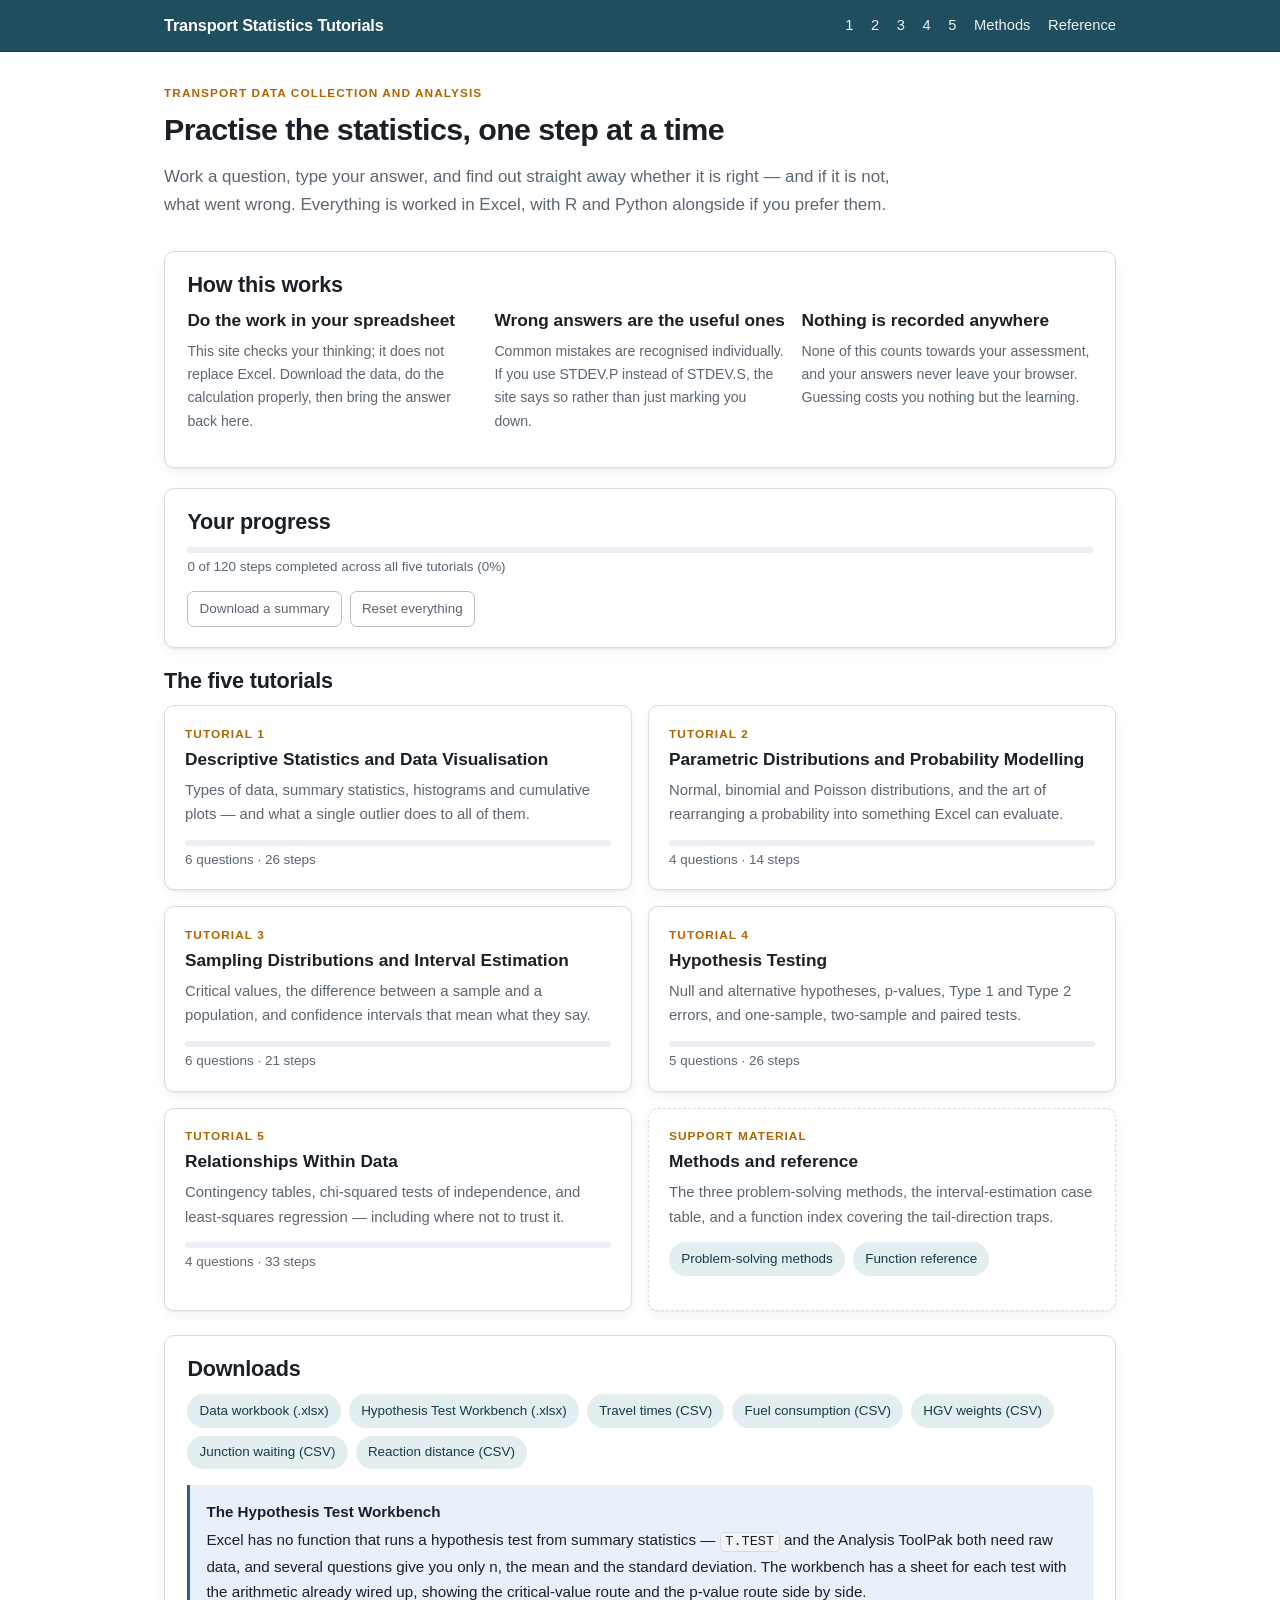
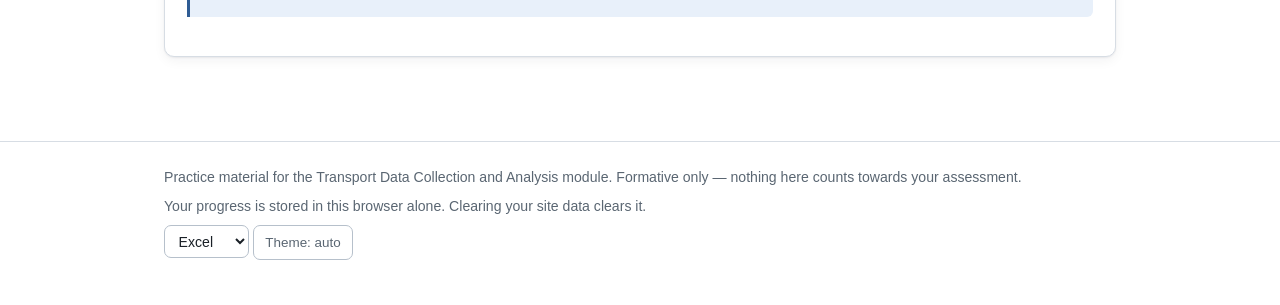
==== index.html @ e7c4525c "Interactive self-check site for the transport statistics tutorials Turns the Word handout into a Git" ====
<!doctype html>
<html lang="en-GB">
<head>
<meta charset="utf-8">
<meta name="viewport" content="width=device-width, initial-scale=1">
<title>Transport Statistics Tutorials</title>
<meta name="description" content="Interactive practice for the Transport Data Collection and Analysis statistics tutorials. Type an answer, find out straight away whether it is right, and if not, why.">
<link rel="stylesheet" href="assets/css/site.css">
<link rel="icon" href="data:image/svg+xml,<svg xmlns='http://www.w3.org/2000/svg' viewBox='0 0 32 32'><text y='26' font-size='26'>📊</text></svg>">
</head>
<body>
<a class="skip" href="#main">Skip to content</a>

<header class="masthead">
  <div class="wrap">
    <a class="brand" href="index.html">Transport Statistics Tutorials</a>
    <nav aria-label="Main">
      <a href="tutorial.html?t=1">1</a>
      <a href="tutorial.html?t=2">2</a>
      <a href="tutorial.html?t=3">3</a>
      <a href="tutorial.html?t=4">4</a>
      <a href="tutorial.html?t=5">5</a>
      <a href="methodology.html">Methods</a>
      <a href="reference.html">Reference</a>
    </nav>
  </div>
</header>

<main id="main">
  <div class="wrap">

    <div class="page-head">
      <div class="eyebrow">Transport Data Collection and Analysis</div>
      <h1>Practise the statistics, one step at a time</h1>
      <p class="lede">
        Work a question, type your answer, and find out straight away whether it
        is right — and if it is not, what went wrong. Everything is worked in
        Excel, with R and Python alongside if you prefer them.
      </p>
    </div>

    <div class="card">
      <h2>How this works</h2>
      <div class="grid grid-3">
        <div>
          <h3>Do the work in your spreadsheet</h3>
          <p class="small muted">
            This site checks your thinking; it does not replace Excel. Download
            the data, do the calculation properly, then bring the answer back
            here.
          </p>
        </div>
        <div>
          <h3>Wrong answers are the useful ones</h3>
          <p class="small muted">
            Common mistakes are recognised individually. If you use STDEV.P
            instead of STDEV.S, the site says so rather than just marking you
            down.
          </p>
        </div>
        <div>
          <h3>Nothing is recorded anywhere</h3>
          <p class="small muted">
            None of this counts towards your assessment, and your answers never
            leave your browser. Guessing costs you nothing but the learning.
          </p>
        </div>
      </div>
    </div>

    <div class="card" id="overall" hidden>
      <h2>Your progress</h2>
      <div class="progress-bar"><i data-bar></i></div>
      <p class="progress-meta" data-meta></p>
      <div class="step-actions">
        <button class="btn quiet small" id="download-progress" type="button" hidden>
          Download a summary
        </button>
        <button class="btn quiet small" id="reset-all" type="button">
          Reset everything
        </button>
      </div>
    </div>

    <h2>The five tutorials</h2>
    <div class="grid grid-2" style="margin-bottom:1.5rem">

      <a class="tut-card" href="tutorial.html?t=1" data-tut="1">
        <div class="n">Tutorial 1</div>
        <h3>Descriptive Statistics and Data Visualisation</h3>
        <p>Types of data, summary statistics, histograms and cumulative plots —
           and what a single outlier does to all of them.</p>
        <div class="progress-bar"><i data-bar></i></div>
        <div class="progress-meta" data-meta>Loading…</div>
      </a>

      <a class="tut-card" href="tutorial.html?t=2" data-tut="2">
        <div class="n">Tutorial 2</div>
        <h3>Parametric Distributions and Probability Modelling</h3>
        <p>Normal, binomial and Poisson distributions, and the art of
           rearranging a probability into something Excel can evaluate.</p>
        <div class="progress-bar"><i data-bar></i></div>
        <div class="progress-meta" data-meta>Loading…</div>
      </a>

      <a class="tut-card" href="tutorial.html?t=3" data-tut="3">
        <div class="n">Tutorial 3</div>
        <h3>Sampling Distributions and Interval Estimation</h3>
        <p>Critical values, the difference between a sample and a population,
           and confidence intervals that mean what they say.</p>
        <div class="progress-bar"><i data-bar></i></div>
        <div class="progress-meta" data-meta>Loading…</div>
      </a>

      <a class="tut-card" href="tutorial.html?t=4" data-tut="4">
        <div class="n">Tutorial 4</div>
        <h3>Hypothesis Testing</h3>
        <p>Null and alternative hypotheses, p-values, Type 1 and Type 2 errors,
           and one-sample, two-sample and paired tests.</p>
        <div class="progress-bar"><i data-bar></i></div>
        <div class="progress-meta" data-meta>Loading…</div>
      </a>

      <a class="tut-card" href="tutorial.html?t=5" data-tut="5">
        <div class="n">Tutorial 5</div>
        <h3>Relationships Within Data</h3>
        <p>Contingency tables, chi-squared tests of independence, and
           least-squares regression — including where not to trust it.</p>
        <div class="progress-bar"><i data-bar></i></div>
        <div class="progress-meta" data-meta>Loading…</div>
      </a>

      <div class="tut-card" style="border-style:dashed">
        <div class="n">Support material</div>
        <h3>Methods and reference</h3>
        <p>The three problem-solving methods, the interval-estimation case
           table, and a function index covering the tail-direction traps.</p>
        <div class="chiplist" style="margin-top:.6rem">
          <a class="chip" href="methodology.html">Problem-solving methods</a>
          <a class="chip" href="reference.html">Function reference</a>
        </div>
      </div>

    </div>

    <div class="card">
      <h2>Downloads</h2>
      <div class="chiplist">
        <a class="chip" href="data/xlsx/transport-stats-data.xlsx">Data workbook (.xlsx)</a>
        <a class="chip" href="workbooks/hypothesis-test-workbench.xlsx">Hypothesis Test Workbench (.xlsx)</a>
        <a class="chip" href="data/csv/travel-times.csv">Travel times (CSV)</a>
        <a class="chip" href="data/csv/fuel-consumption.csv">Fuel consumption (CSV)</a>
        <a class="chip" href="data/csv/hgv-weights.csv">HGV weights (CSV)</a>
        <a class="chip" href="data/csv/junction-waiting.csv">Junction waiting (CSV)</a>
        <a class="chip" href="data/csv/reaction-distance.csv">Reaction distance (CSV)</a>
      </div>
      <div class="note">
        <span class="note-title">The Hypothesis Test Workbench</span>
        Excel has no function that runs a hypothesis test from summary
        statistics — <code>T.TEST</code> and the Analysis ToolPak both need raw
        data, and several questions give you only n, the mean and the standard
        deviation. The workbench has a sheet for each test with the arithmetic
        already wired up, showing the critical-value route and the p-value route
        side by side.
      </div>
    </div>

  </div>
</main>

<footer class="footer">
  <div class="wrap">
    <p>Practice material for the Transport Data Collection and Analysis module.
       Formative only — nothing here counts towards your assessment.</p>
    <p class="small">Your progress is stored in this browser alone. Clearing
       your site data clears it.</p>
    <p class="noprint">
      <span data-lang-picker></span>
      <span data-theme-toggle></span>
    </p>
  </div>
</footer>

<script src="assets/js/vendor/js-yaml.min.js"></script>
<script src="assets/js/progress.js"></script>
<script src="assets/js/home.js"></script>
<script src="assets/js/chrome.js"></script>
</body>
</html>
---- assets/css/site.css ----
/* Transport Data Collection and Analysis -- Statistics Tutorials
   Light and dark are both defined on :root so the page never borrows a
   half-set palette from the host. */

:root {
  --bg: #ffffff;
  --bg-soft: #f4f6f8;
  --bg-sunken: #eceff3;
  --surface: #ffffff;
  --border: #d7dde4;
  --border-strong: #b6c0cb;
  --text: #1a2027;
  --text-soft: #5a6672;
  --text-faint: #7d8996;
  --brand: #1f4e5f;
  --brand-soft: #e3eef1;
  --brand-text: #163a47;
  /* Text sitting ON the brand colour. Flips to dark in the dark palette,
     where the brand is a light blue that white text cannot sit on legibly. */
  --on-brand: #ffffff;
  --accent: #b06500;
  --accent-soft: #fdf1e0;
  --ok: #1c6b3c;
  --ok-soft: #e4f3ea;
  --ok-border: #8fc7a6;
  --bad: #a52a3a;
  --bad-soft: #fbe9eb;
  --bad-border: #e0a3ab;
  --info: #2f5c94;
  --info-soft: #e8f0fa;
  --code-bg: #f1f4f7;
  --shadow: 0 1px 2px rgba(16, 24, 32, .06), 0 4px 12px rgba(16, 24, 32, .05);
  --radius: 10px;
  --mono: ui-monospace, SFMono-Regular, "SF Mono", Menlo, Consolas, monospace;
  --sans: -apple-system, BlinkMacSystemFont, "Segoe UI", Inter, Roboto,
          "Helvetica Neue", Arial, sans-serif;
}

@media (prefers-color-scheme: dark) {
  :root:not([data-theme="light"]) {
    --bg: #12161a;
    --bg-soft: #181d23;
    --bg-sunken: #0d1115;
    --surface: #1a2027;
    --border: #2b333c;
    --border-strong: #3d4753;
    --text: #e6eaee;
    --text-soft: #a8b3be;
    --text-faint: #7f8b97;
    --brand: #6fb3c7;
    --brand-soft: #16303a;
    --brand-text: #a8d6e4;
    --on-brand: #0d1115;
    --accent: #e0a054;
    --accent-soft: #2e2314;
    --ok: #6cc490;
    --ok-soft: #14291d;
    --ok-border: #2f6647;
    --bad: #e8909c;
    --bad-soft: #2c171b;
    --bad-border: #6d3742;
    --info: #8ab4e8;
    --info-soft: #16212f;
    --code-bg: #10151a;
    --shadow: 0 1px 2px rgba(0, 0, 0, .4), 0 4px 14px rgba(0, 0, 0, .3);
  }
}

:root[data-theme="dark"] {
  --bg: #12161a;
  --bg-soft: #181d23;
  --bg-sunken: #0d1115;
  --surface: #1a2027;
  --border: #2b333c;
  --border-strong: #3d4753;
  --text: #e6eaee;
  --text-soft: #a8b3be;
  --text-faint: #7f8b97;
  --on-brand: #0d1115;
  --brand: #6fb3c7;
  --brand-soft: #16303a;
  --brand-text: #a8d6e4;
  --accent: #e0a054;
  --accent-soft: #2e2314;
  --ok: #6cc490;
  --ok-soft: #14291d;
  --ok-border: #2f6647;
  --bad: #e8909c;
  --bad-soft: #2c171b;
  --bad-border: #6d3742;
  --info: #8ab4e8;
  --info-soft: #16212f;
  --code-bg: #10151a;
  --shadow: 0 1px 2px rgba(0, 0, 0, .4), 0 4px 14px rgba(0, 0, 0, .3);
}

* { box-sizing: border-box; }

html { -webkit-text-size-adjust: 100%; }

body {
  margin: 0;
  background: var(--bg);
  color: var(--text);
  font: 16px/1.65 var(--sans);
  overflow-x: hidden;
}

h1, h2, h3, h4 { line-height: 1.25; color: var(--text); margin: 0 0 .5em; }
h1 { font-size: 1.9rem; letter-spacing: -.02em; }
h2 { font-size: 1.35rem; letter-spacing: -.01em; }
h3 { font-size: 1.08rem; }
p { margin: 0 0 1em; }
a { color: var(--brand); text-decoration-thickness: 1px; text-underline-offset: 2px; }
a:hover { color: var(--accent); }
code, kbd, samp { font-family: var(--mono); font-size: .89em; }
:not(pre) > code {
  background: var(--code-bg);
  border: 1px solid var(--border);
  border-radius: 4px;
  padding: .1em .35em;
  white-space: nowrap;
}
pre {
  background: var(--code-bg);
  border: 1px solid var(--border);
  border-radius: var(--radius);
  padding: .8rem 1rem;
  overflow-x: auto;
  margin: 0 0 1em;
}
pre code { white-space: pre; background: none; border: 0; padding: 0; }
ul, ol { margin: 0 0 1em; padding-left: 1.4em; }
li { margin: .25em 0; }
hr { border: 0; border-top: 1px solid var(--border); margin: 2rem 0; }

.skip {
  position: absolute; left: -9999px; top: 0;
  background: var(--brand); color: #fff; padding: .6rem 1rem; z-index: 100;
}
.skip:focus { left: .5rem; top: .5rem; }

/* ---------------------------------------------------------------- layout */

.wrap { max-width: 62rem; margin: 0 auto; padding: 0 1.25rem; }
.wrap-narrow { max-width: 48rem; }

.masthead {
  background: var(--brand);
  color: #fff;
  padding: .75rem 0;
  border-bottom: 1px solid rgba(0, 0, 0, .15);
}
.masthead .wrap { display: flex; align-items: center; gap: 1rem; flex-wrap: wrap; }
.masthead a { color: #fff; text-decoration: none; }
.masthead .brand { font-weight: 700; letter-spacing: -.01em; font-size: 1.02rem; }
.masthead nav { margin-left: auto; display: flex; gap: 1.1rem; flex-wrap: wrap; }
.masthead nav a { font-size: .92rem; opacity: .92; }
.masthead nav a:hover, .masthead nav a[aria-current="page"] {
  opacity: 1; text-decoration: underline; text-underline-offset: 3px;
}
@media (prefers-color-scheme: dark) {
  :root:not([data-theme="light"]) .masthead { background: #10333f; }
}
:root[data-theme="dark"] .masthead { background: #10333f; }

main { padding: 2rem 0 4rem; }

.page-head { margin-bottom: 2rem; }
.page-head .eyebrow {
  text-transform: uppercase; letter-spacing: .09em; font-size: .74rem;
  font-weight: 700; color: var(--accent); margin-bottom: .4rem;
}
.lede { font-size: 1.06rem; color: var(--text-soft); max-width: 46rem; }

/* ---------------------------------------------------------------- cards */

.card {
  background: var(--surface);
  border: 1px solid var(--border);
  border-radius: var(--radius);
  padding: 1.25rem 1.4rem;
  box-shadow: var(--shadow);
  margin-bottom: 1.25rem;
}

.grid { display: grid; gap: 1rem; }
@media (min-width: 40rem) { .grid-2 { grid-template-columns: 1fr 1fr; } }
@media (min-width: 56rem) { .grid-3 { grid-template-columns: repeat(3, 1fr); } }

.tut-card {
  display: block; text-decoration: none; color: inherit;
  background: var(--surface);
  border: 1px solid var(--border);
  border-radius: var(--radius);
  padding: 1.15rem 1.25rem;
  box-shadow: var(--shadow);
  transition: border-color .15s, transform .15s;
}
.tut-card:hover { border-color: var(--brand); transform: translateY(-2px); color: inherit; }
.tut-card .n {
  font-size: .74rem; font-weight: 700; letter-spacing: .09em;
  text-transform: uppercase; color: var(--accent);
}
.tut-card h3 { margin: .3rem 0 .45rem; }
.tut-card p { color: var(--text-soft); font-size: .93rem; margin: 0 0 .8rem; }

/* ------------------------------------------------------------ callouts */

.note {
  border-left: 3px solid var(--info);
  background: var(--info-soft);
  padding: .85rem 1rem;
  border-radius: 0 6px 6px 0;
  margin: 0 0 1.15rem;
  font-size: .95rem;
}
.note > :last-child { margin-bottom: 0; }
.note.warn { border-color: var(--accent); background: var(--accent-soft); }
.note.good { border-color: var(--ok); background: var(--ok-soft); }
.note .note-title { font-weight: 700; display: block; margin-bottom: .2rem; }

/* -------------------------------------------------------------- tables */

.table-scroll { overflow-x: auto; margin: 0 0 1.15rem; }
table { border-collapse: collapse; width: 100%; font-size: .93rem; }
th, td { border: 1px solid var(--border); padding: .45rem .65rem; text-align: left; }
thead th { background: var(--bg-soft); font-weight: 700; }
tbody tr:nth-child(even) { background: var(--bg-soft); }
td.num, th.num { text-align: right; font-variant-numeric: tabular-nums; }

/* ------------------------------------------------------------ controls */

.btn {
  display: inline-flex; align-items: center; gap: .4rem;
  font: inherit; font-size: .92rem; font-weight: 600;
  padding: .48rem .95rem;
  border-radius: 7px;
  border: 1px solid var(--brand);
  background: var(--brand); color: var(--on-brand);
  cursor: pointer;
  transition: filter .15s;
}
.btn:hover { filter: brightness(1.12); }
.btn:active { filter: brightness(.94); }
.btn.ghost { background: transparent; color: var(--brand); }
.btn.ghost:hover { background: var(--brand-soft); }
.btn.quiet {
  background: transparent; color: var(--text-soft);
  border-color: var(--border-strong); font-weight: 500;
}
.btn.quiet:hover { background: var(--bg-soft); color: var(--text); }
.btn.small { font-size: .84rem; padding: .34rem .7rem; }
.btn:disabled { opacity: .5; cursor: default; filter: none; }

:where(input, textarea, select):focus-visible,
.btn:focus-visible, a:focus-visible, summary:focus-visible {
  outline: 2px solid var(--accent);
  outline-offset: 2px;
}

input[type="text"], input[type="number"], textarea, select {
  font: inherit;
  color: var(--text);
  background: var(--surface);
  border: 1px solid var(--border-strong);
  border-radius: 7px;
  padding: .42rem .6rem;
}
input[type="text"], input[type="number"] {
  width: 9.5rem;
  font-variant-numeric: tabular-nums;
}
textarea { width: 100%; min-height: 6.5rem; resize: vertical; line-height: 1.55; }
input.mono { font-family: var(--mono); width: 22rem; max-width: 100%; }

/* ------------------------------------------------------------ question */

.question {
  background: var(--surface);
  border: 1px solid var(--border);
  border-radius: var(--radius);
  box-shadow: var(--shadow);
  margin: 0 0 1.5rem;
  overflow: hidden;
}
.question > header {
  display: flex; align-items: center; gap: .7rem; flex-wrap: wrap;
  padding: .85rem 1.3rem;
  background: var(--bg-soft);
  border-bottom: 1px solid var(--border);
}
.question > header h2 { margin: 0; font-size: 1.05rem; }
.question .qbody { padding: 1.25rem 1.3rem 1.4rem; }

.pill {
  font-size: .72rem; font-weight: 700; letter-spacing: .05em;
  text-transform: uppercase;
  padding: .16rem .5rem; border-radius: 999px;
  border: 1px solid var(--border-strong); color: var(--text-soft);
  background: var(--surface);
  white-space: nowrap;
}
.pill.done { color: var(--ok); border-color: var(--ok-border); background: var(--ok-soft); }
.pill.part { color: var(--accent); border-color: var(--accent); background: var(--accent-soft); }
.pill.ds { margin-left: auto; font-weight: 600; text-transform: none; letter-spacing: 0; }

/* ---------------------------------------------------------------- step */

.step {
  border-top: 1px dashed var(--border);
  padding-top: 1.1rem;
  margin-top: 1.1rem;
}
.step:first-of-type { border-top: 0; padding-top: 0; margin-top: 0; }
.step .ask { font-weight: 600; margin: 0 0 .7rem; }
.step .ask .idx {
  display: inline-block; min-width: 1.5rem;
  color: var(--text-faint); font-weight: 700;
}
.answer-row { display: flex; align-items: center; gap: .6rem; flex-wrap: wrap; }
.unit { color: var(--text-soft); font-size: .93rem; }

.opts { display: grid; gap: .4rem; margin: 0 0 .8rem; }
.opt {
  display: flex; align-items: flex-start; gap: .6rem;
  padding: .5rem .7rem;
  border: 1px solid var(--border);
  border-radius: 7px;
  cursor: pointer;
  background: var(--surface);
}
.opt:hover { background: var(--bg-soft); }
.opt input { margin-top: .28rem; flex: none; }
.opt.is-ok { border-color: var(--ok-border); background: var(--ok-soft); }
.opt.is-bad { border-color: var(--bad-border); background: var(--bad-soft); }
.opt .opt-label { font-family: var(--mono); font-size: .9em; }
.opt.prose .opt-label { font-family: var(--sans); font-size: 1em; }

.subgrid { display: grid; gap: .9rem; margin-bottom: .8rem; }
@media (min-width: 44rem) { .subgrid.cols-2 { grid-template-columns: 1fr 1fr; } }
.subgrid > div > .sublabel {
  font-size: .84rem; font-weight: 700; color: var(--text-soft);
  text-transform: uppercase; letter-spacing: .05em; margin-bottom: .35rem;
}

.gridtable { overflow-x: auto; margin-bottom: .8rem; }
.gridtable table { font-size: .9rem; }
.gridtable input { width: 6.2rem; padding: .3rem .4rem; }
.gridtable td.given { background: var(--bg-sunken); color: var(--text-soft); }
.gridtable input.is-ok { border-color: var(--ok); background: var(--ok-soft); }
.gridtable input.is-bad { border-color: var(--bad); background: var(--bad-soft); }

.verdict {
  margin-top: .8rem; padding: .75rem .95rem;
  border-radius: 7px; border: 1px solid; font-size: .95rem;
}
.verdict > :last-child { margin-bottom: 0; }
.verdict.ok { border-color: var(--ok-border); background: var(--ok-soft); color: var(--ok); }
.verdict.bad { border-color: var(--bad-border); background: var(--bad-soft); color: var(--bad); }
.verdict.hint { border-color: var(--info); background: var(--info-soft); color: var(--text); }
.verdict strong { color: inherit; }
.verdict .why { display: block; margin-top: .35rem; color: var(--text); font-weight: 400; }

.step-actions { display: flex; gap: .5rem; flex-wrap: wrap; margin-top: .8rem; }

/* -------------------------------------------------------- solution box */

details.solution {
  margin-top: .9rem;
  border: 1px solid var(--border);
  border-radius: 8px;
  background: var(--bg-soft);
  overflow: hidden;
}
details.solution > summary {
  cursor: pointer; padding: .55rem .85rem;
  font-weight: 600; font-size: .92rem; color: var(--brand-text);
  list-style: none;
}
details.solution > summary::-webkit-details-marker { display: none; }
details.solution > summary::before { content: "▸ "; color: var(--text-faint); }
details.solution[open] > summary::before { content: "▾ "; }
details.solution .sol-body { padding: 0 .85rem .85rem; }
@media (prefers-color-scheme: dark) {
  :root:not([data-theme="light"]) details.solution > summary { color: var(--brand); }
}
:root[data-theme="dark"] details.solution > summary { color: var(--brand); }

/* ------------------------------------------------------------ lang tabs */

.langtabs { margin: .5rem 0 0; }
.langtabs .tabs {
  display: flex; gap: .25rem; border-bottom: 1px solid var(--border);
  margin-bottom: .6rem; flex-wrap: wrap;
}
.langtabs .tabs button {
  font: inherit; font-size: .85rem; font-weight: 600;
  background: none; border: 0; border-bottom: 2px solid transparent;
  color: var(--text-soft); padding: .35rem .6rem; cursor: pointer;
  margin-bottom: -1px;
}
.langtabs .tabs button[aria-selected="true"] {
  color: var(--brand); border-bottom-color: var(--brand);
}
.langtabs .tabs button:hover { color: var(--text); }
.langtabs .panel[hidden] { display: none; }

/* ---------------------------------------------------------- self-check */

.rubric { margin: .7rem 0 0; padding: 0; list-style: none; }
.rubric li { display: flex; gap: .55rem; align-items: flex-start; margin: .35rem 0; }
.rubric input { margin-top: .3rem; flex: none; }

/* ---------------------------------------------------------- progress */

.progress-bar {
  height: 6px; border-radius: 3px; background: var(--bg-sunken);
  overflow: hidden; margin: .5rem 0 .2rem;
}
.progress-bar i { display: block; height: 100%; background: var(--ok); width: 0; transition: width .3s; }
.progress-meta { font-size: .84rem; color: var(--text-soft); }

.toc { position: sticky; top: 1rem; }
.toc ol { list-style: none; padding: 0; margin: 0; font-size: .9rem; }
.toc li { margin: 0; }
.toc a {
  display: flex; gap: .5rem; align-items: center;
  padding: .3rem .5rem; border-radius: 6px;
  text-decoration: none; color: var(--text-soft);
}
.toc a:hover { background: var(--bg-soft); color: var(--text); }
.toc .dot {
  width: .55rem; height: .55rem; border-radius: 50%; flex: none;
  border: 1.5px solid var(--border-strong);
}
.toc .dot.done { background: var(--ok); border-color: var(--ok); }
.toc .dot.part { background: var(--accent); border-color: var(--accent); }

.layout { display: block; }
@media (min-width: 64rem) {
  .layout { display: grid; grid-template-columns: 1fr 15rem; gap: 2.25rem; align-items: start; }
}

/* ------------------------------------------------------------- figures */

figure { margin: 0 0 1.15rem; }
figure svg, figure img { max-width: 100%; height: auto; display: block; }
figcaption { font-size: .87rem; color: var(--text-soft); margin-top: .4rem; }

.sketchopts { display: grid; gap: .7rem; }
@media (min-width: 40rem) { .sketchopts { grid-template-columns: 1fr 1fr; } }
.sketchopt {
  border: 2px solid var(--border); border-radius: 8px; padding: .5rem;
  cursor: pointer; background: var(--surface); text-align: center;
}
.sketchopt:hover { border-color: var(--brand); }
.sketchopt.is-ok { border-color: var(--ok); background: var(--ok-soft); }
.sketchopt.is-bad { border-color: var(--bad); background: var(--bad-soft); }
.sketchopt svg { width: 100%; height: auto; }
.sketchopt .cap { font-size: .84rem; color: var(--text-soft); margin-top: .3rem; }

/* --------------------------------------------------------------- misc */

.footer {
  border-top: 1px solid var(--border);
  padding: 1.5rem 0 2.5rem;
  color: var(--text-soft); font-size: .88rem;
}
.footer p { margin: 0 0 .4rem; }

.chiplist { display: flex; gap: .5rem; flex-wrap: wrap; margin: 0 0 1rem; }
.chip {
  font-size: .84rem; padding: .3rem .7rem; border-radius: 999px;
  background: var(--brand-soft); color: var(--brand-text);
  border: 1px solid transparent; text-decoration: none;
}
.chip:hover { border-color: var(--brand); color: var(--brand-text); }
@media (prefers-color-scheme: dark) {
  :root:not([data-theme="light"]) .chip { color: var(--brand); }
}
:root[data-theme="dark"] .chip { color: var(--brand); }

.muted { color: var(--text-soft); }
.small { font-size: .88rem; }
.nowrap { white-space: nowrap; }
.stack > * + * { margin-top: 1rem; }
.center { text-align: center; }

/* ------------------------------------------------------------ printing */

@media print {
  .masthead nav, .step-actions, .btn, .toc, .footer .noprint { display: none !important; }
  body { background: #fff; color: #000; font-size: 11pt; }
  .question, .card { break-inside: avoid; box-shadow: none; border-color: #999; }
  details.solution { display: none; }
  .masthead { background: none; color: #000; border-bottom: 2px solid #000; }
  .masthead a { color: #000; }
  a[href^="http"]::after { content: " (" attr(href) ")"; font-size: 9pt; color: #555; }
}

@media (prefers-reduced-motion: reduce) {
  * { transition: none !important; animation: none !important; }
}
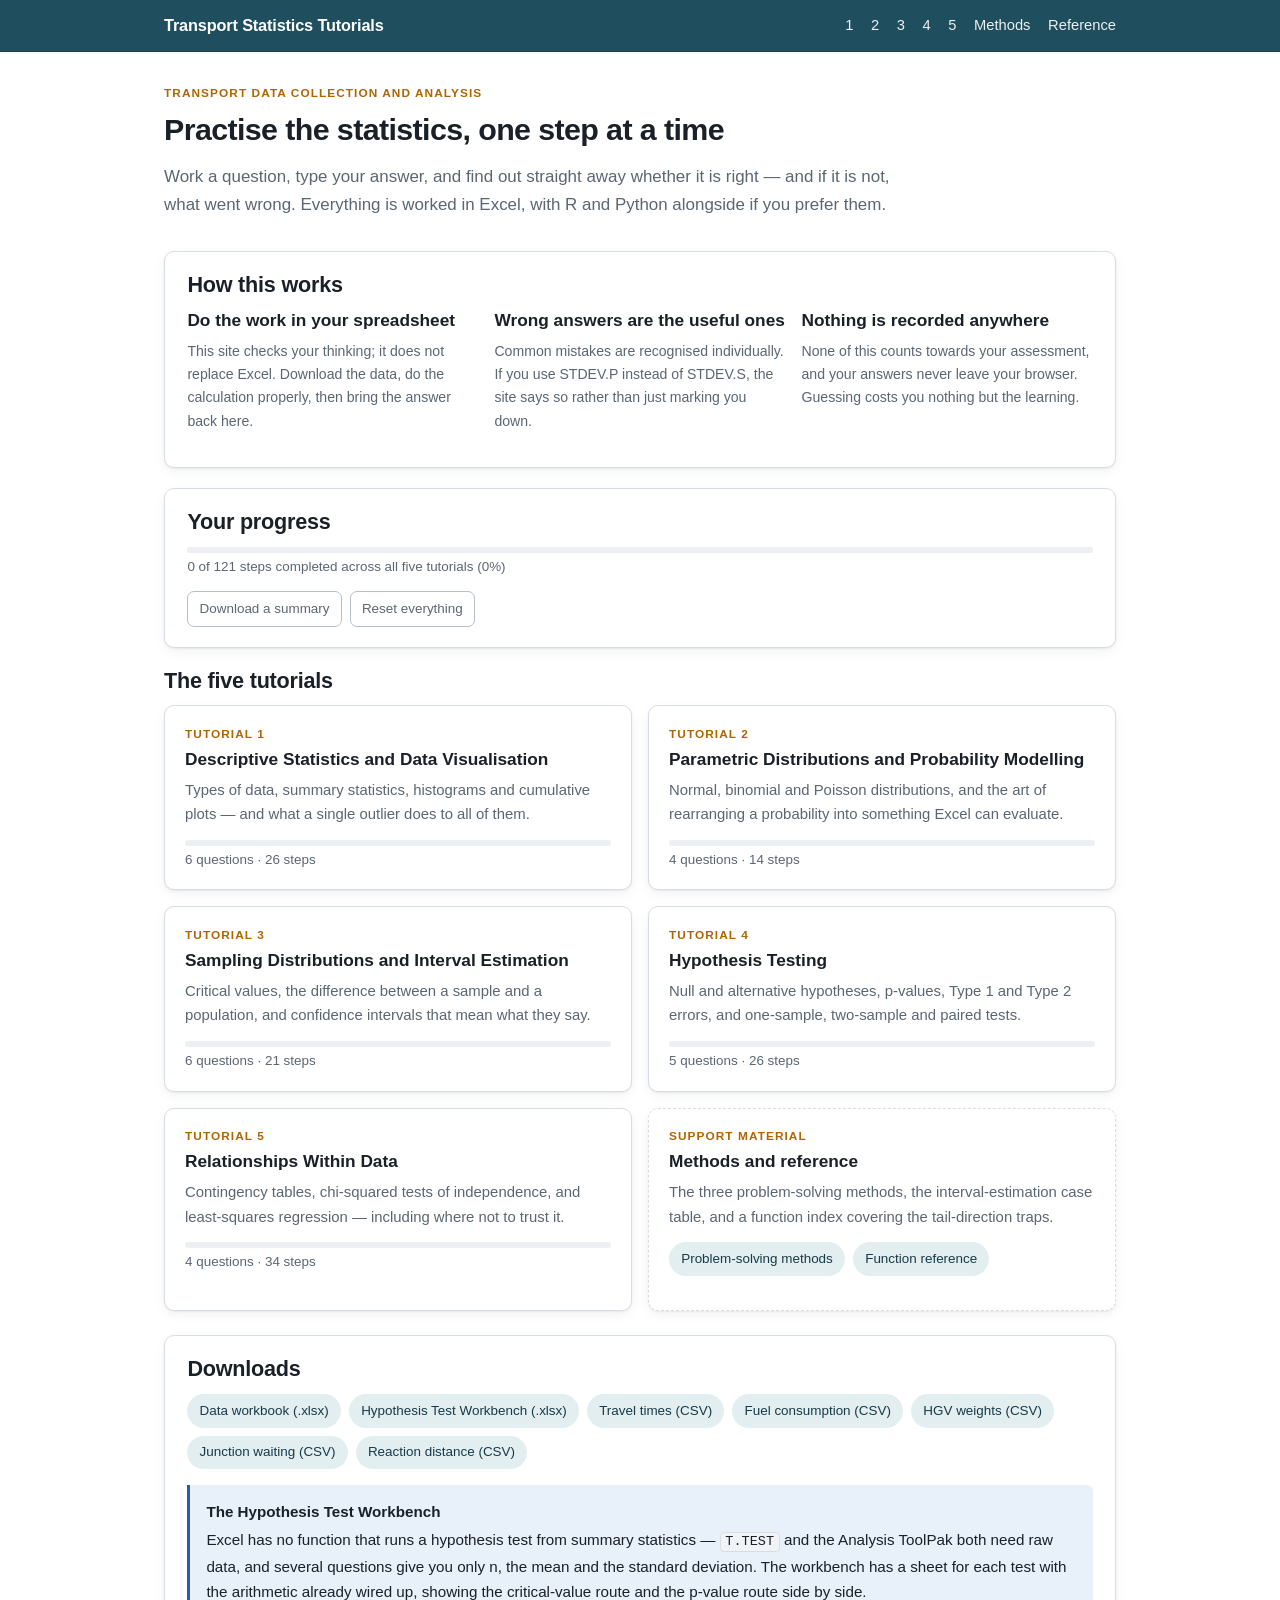
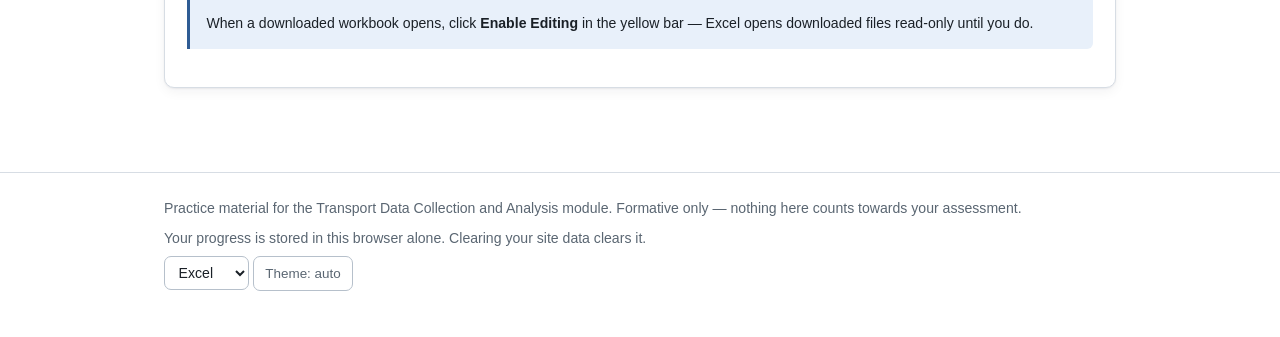
==== commit b81326a0: "Novice-review fixes, scoped to gentle nudges Students arrive from a lecture course and with some Exc" ====
--- a/index.html
+++ b/index.html
@@ -162,6 +162,9 @@
         deviation. The workbench has a sheet for each test with the arithmetic
         already wired up, showing the critical-value route and the p-value route
         side by side.
+        <p class="small" style="margin:.5rem 0 0">When a downloaded workbook
+        opens, click <strong>Enable Editing</strong> in the yellow bar — Excel
+        opens downloaded files read-only until you do.</p>
       </div>
     </div>
 
--- a/assets/css/site.css
+++ b/assets/css/site.css
@@ -451,14 +451,68 @@
 .sketchopts { display: grid; gap: .7rem; }
 @media (min-width: 40rem) { .sketchopts { grid-template-columns: 1fr 1fr; } }
 .sketchopt {
+  position: relative;
   border: 2px solid var(--border); border-radius: 8px; padding: .5rem;
   cursor: pointer; background: var(--surface); text-align: center;
-}
-.sketchopt:hover { border-color: var(--brand); }
-.sketchopt.is-ok { border-color: var(--ok); background: var(--ok-soft); }
-.sketchopt.is-bad { border-color: var(--bad); background: var(--bad-soft); }
-.sketchopt svg { width: 100%; height: auto; }
+  /* No transition here on purpose. Transitioning border-color/background made
+     the selected state fail to paint at all in testing, and selection feedback
+     should be instant regardless. */
+}
+.sketchopt:hover { border-color: var(--brand-text); }
+.sketchopt:focus-within { outline: 2px solid var(--accent); outline-offset: 2px; }
+
+/* The radio is off-screen, so selection needs to be unmistakable on the card. */
+.sketchopt .tick {
+  position: absolute; top: .45rem; right: .45rem;
+  width: 1.25rem; height: 1.25rem; border-radius: 50%;
+  border: 2px solid var(--border-strong); background: var(--surface);
+}
+.sketchopt.is-picked {
+  border-color: var(--brand); background: var(--brand-soft);
+  box-shadow: 0 0 0 3px var(--brand-soft);
+}
+.sketchopt.is-picked .tick { border-color: var(--brand); background: var(--brand); }
+.sketchopt.is-picked .tick::after {
+  content: ""; position: absolute; left: .34rem; top: .12rem;
+  width: .3rem; height: .6rem;
+  border: solid var(--on-brand); border-width: 0 2px 2px 0;
+  transform: rotate(45deg);
+}
+.sketchopt.is-ok { border-color: var(--ok); background: var(--ok-soft); box-shadow: none; }
+.sketchopt.is-ok .tick { border-color: var(--ok); background: var(--ok); }
+.sketchopt.is-bad { border-color: var(--bad); background: var(--bad-soft); box-shadow: none; }
+.sketchopt.is-bad .tick { border-color: var(--bad); background: var(--bad); }
+.sketchopt img, .sketchopt svg { width: 100%; height: auto; }
 .sketchopt .cap { font-size: .84rem; color: var(--text-soft); margin-top: .3rem; }
+
+/* Selected state for ordinary radio/checkbox options too. */
+.opt:has(input:checked) { border-color: var(--border-strong); background: var(--bg-soft); }
+.opt.is-ok:has(input:checked) { border-color: var(--ok-border); background: var(--ok-soft); }
+.opt.is-bad:has(input:checked) { border-color: var(--bad-border); background: var(--bad-soft); }
+
+/* Language picker row at the top of tutorial pages. */
+.lang-toolbar {
+  display: flex; justify-content: flex-end; align-items: center;
+  margin-bottom: .75rem;
+}
+.lang-toolbar label { display: inline-flex; align-items: center; }
+.lang-toolbar select { font-size: .88rem; padding: .25rem .45rem; }
+
+/* How precisely an answer is wanted. */
+.precision {
+  margin: .45rem 0 0;
+  font-size: .85rem;
+  color: var(--text-soft);
+}
+.precision::before { content: "→ "; color: var(--text-faint); }
+
+.answer-summary {
+  padding: .55rem .8rem; margin-bottom: .8rem;
+  background: var(--surface); border: 1px solid var(--border);
+  border-left: 3px solid var(--ok); border-radius: 0 6px 6px 0;
+}
+.answer-summary > :last-child { margin-bottom: 0; }
+.answer-summary table { margin-bottom: 0; }
 
 /* --------------------------------------------------------------- misc */
 
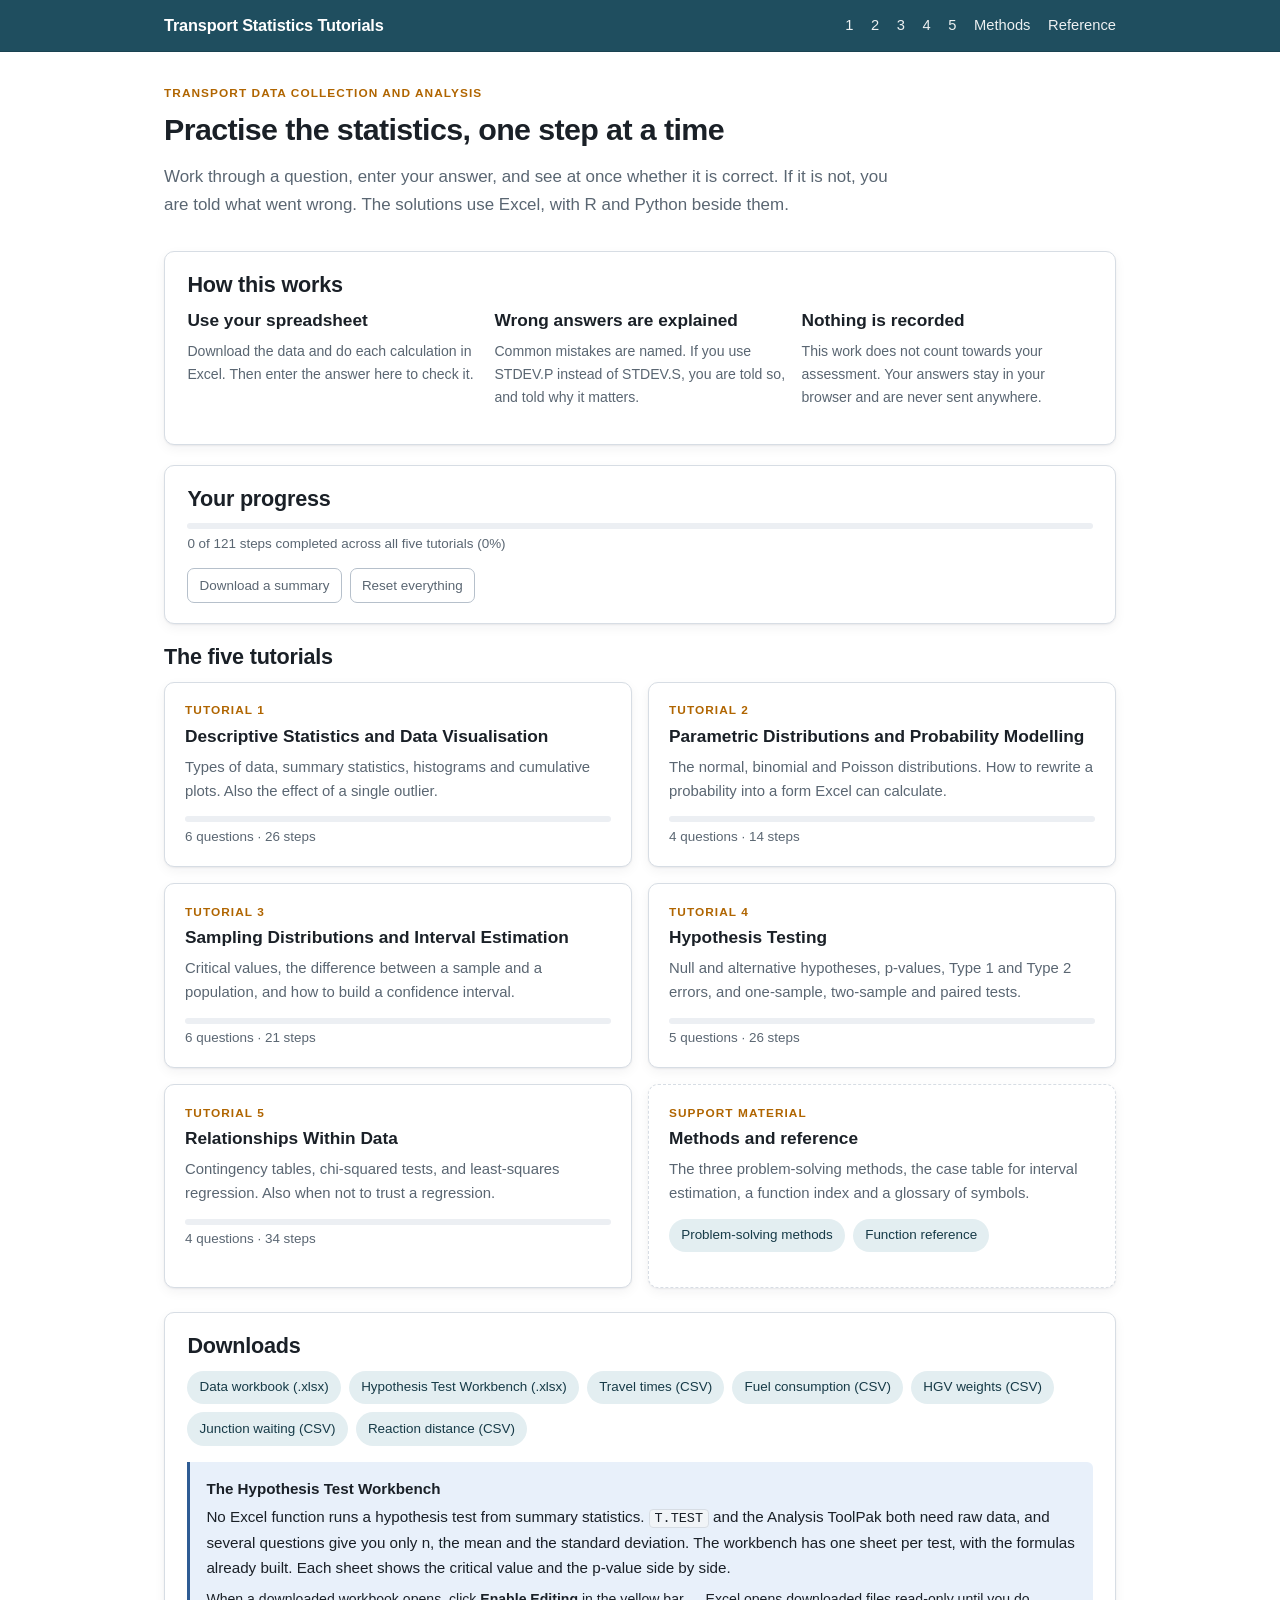
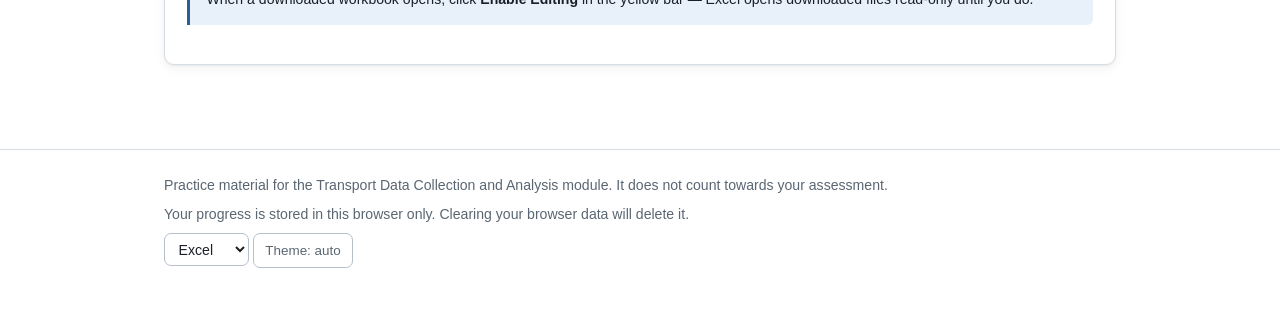
==== commit 4cf9ce09: "Rewrite all student-facing text in a plainer style House style, now recorded in CONTRIBUTING-CONTENT" ====
--- a/index.html
+++ b/index.html
@@ -33,9 +33,9 @@
       <div class="eyebrow">Transport Data Collection and Analysis</div>
       <h1>Practise the statistics, one step at a time</h1>
       <p class="lede">
-        Work a question, type your answer, and find out straight away whether it
-        is right — and if it is not, what went wrong. Everything is worked in
-        Excel, with R and Python alongside if you prefer them.
+        Work through a question, enter your answer, and see at once whether it
+        is correct. If it is not, you are told what went wrong. The solutions
+        use Excel, with R and Python beside them.
       </p>
     </div>
 
@@ -43,26 +43,24 @@
       <h2>How this works</h2>
       <div class="grid grid-3">
         <div>
-          <h3>Do the work in your spreadsheet</h3>
+          <h3>Use your spreadsheet</h3>
           <p class="small muted">
-            This site checks your thinking; it does not replace Excel. Download
-            the data, do the calculation properly, then bring the answer back
-            here.
+            Download the data and do each calculation in Excel. Then enter the
+            answer here to check it.
           </p>
         </div>
         <div>
-          <h3>Wrong answers are the useful ones</h3>
+          <h3>Wrong answers are explained</h3>
           <p class="small muted">
-            Common mistakes are recognised individually. If you use STDEV.P
-            instead of STDEV.S, the site says so rather than just marking you
-            down.
+            Common mistakes are named. If you use STDEV.P instead of STDEV.S,
+            you are told so, and told why it matters.
           </p>
         </div>
         <div>
-          <h3>Nothing is recorded anywhere</h3>
+          <h3>Nothing is recorded</h3>
           <p class="small muted">
-            None of this counts towards your assessment, and your answers never
-            leave your browser. Guessing costs you nothing but the learning.
+            This work does not count towards your assessment. Your answers stay
+            in your browser and are never sent anywhere.
           </p>
         </div>
       </div>
@@ -88,8 +86,8 @@
       <a class="tut-card" href="tutorial.html?t=1" data-tut="1">
         <div class="n">Tutorial 1</div>
         <h3>Descriptive Statistics and Data Visualisation</h3>
-        <p>Types of data, summary statistics, histograms and cumulative plots —
-           and what a single outlier does to all of them.</p>
+        <p>Types of data, summary statistics, histograms and cumulative
+           plots. Also the effect of a single outlier.</p>
         <div class="progress-bar"><i data-bar></i></div>
         <div class="progress-meta" data-meta>Loading…</div>
       </a>
@@ -97,8 +95,8 @@
       <a class="tut-card" href="tutorial.html?t=2" data-tut="2">
         <div class="n">Tutorial 2</div>
         <h3>Parametric Distributions and Probability Modelling</h3>
-        <p>Normal, binomial and Poisson distributions, and the art of
-           rearranging a probability into something Excel can evaluate.</p>
+        <p>The normal, binomial and Poisson distributions. How to rewrite a
+           probability into a form Excel can calculate.</p>
         <div class="progress-bar"><i data-bar></i></div>
         <div class="progress-meta" data-meta>Loading…</div>
       </a>
@@ -107,7 +105,7 @@
         <div class="n">Tutorial 3</div>
         <h3>Sampling Distributions and Interval Estimation</h3>
         <p>Critical values, the difference between a sample and a population,
-           and confidence intervals that mean what they say.</p>
+           and how to build a confidence interval.</p>
         <div class="progress-bar"><i data-bar></i></div>
         <div class="progress-meta" data-meta>Loading…</div>
       </a>
@@ -115,8 +113,8 @@
       <a class="tut-card" href="tutorial.html?t=4" data-tut="4">
         <div class="n">Tutorial 4</div>
         <h3>Hypothesis Testing</h3>
-        <p>Null and alternative hypotheses, p-values, Type 1 and Type 2 errors,
-           and one-sample, two-sample and paired tests.</p>
+        <p>Null and alternative hypotheses, p-values, Type 1 and Type 2
+           errors, and one-sample, two-sample and paired tests.</p>
         <div class="progress-bar"><i data-bar></i></div>
         <div class="progress-meta" data-meta>Loading…</div>
       </a>
@@ -124,8 +122,8 @@
       <a class="tut-card" href="tutorial.html?t=5" data-tut="5">
         <div class="n">Tutorial 5</div>
         <h3>Relationships Within Data</h3>
-        <p>Contingency tables, chi-squared tests of independence, and
-           least-squares regression — including where not to trust it.</p>
+        <p>Contingency tables, chi-squared tests, and least-squares
+           regression. Also when not to trust a regression.</p>
         <div class="progress-bar"><i data-bar></i></div>
         <div class="progress-meta" data-meta>Loading…</div>
       </a>
@@ -133,8 +131,8 @@
       <div class="tut-card" style="border-style:dashed">
         <div class="n">Support material</div>
         <h3>Methods and reference</h3>
-        <p>The three problem-solving methods, the interval-estimation case
-           table, and a function index covering the tail-direction traps.</p>
+        <p>The three problem-solving methods, the case table for interval
+           estimation, a function index and a glossary of symbols.</p>
         <div class="chiplist" style="margin-top:.6rem">
           <a class="chip" href="methodology.html">Problem-solving methods</a>
           <a class="chip" href="reference.html">Function reference</a>
@@ -156,12 +154,11 @@
       </div>
       <div class="note">
         <span class="note-title">The Hypothesis Test Workbench</span>
-        Excel has no function that runs a hypothesis test from summary
-        statistics — <code>T.TEST</code> and the Analysis ToolPak both need raw
-        data, and several questions give you only n, the mean and the standard
-        deviation. The workbench has a sheet for each test with the arithmetic
-        already wired up, showing the critical-value route and the p-value route
-        side by side.
+        No Excel function runs a hypothesis test from summary statistics.
+        <code>T.TEST</code> and the Analysis ToolPak both need raw data, and
+        several questions give you only n, the mean and the standard deviation.
+        The workbench has one sheet per test, with the formulas already built.
+        Each sheet shows the critical value and the p-value side by side.
         <p class="small" style="margin:.5rem 0 0">When a downloaded workbook
         opens, click <strong>Enable Editing</strong> in the yellow bar — Excel
         opens downloaded files read-only until you do.</p>
@@ -173,10 +170,10 @@
 
 <footer class="footer">
   <div class="wrap">
-    <p>Practice material for the Transport Data Collection and Analysis module.
-       Formative only — nothing here counts towards your assessment.</p>
-    <p class="small">Your progress is stored in this browser alone. Clearing
-       your site data clears it.</p>
+    <p>Practice material for the Transport Data Collection and Analysis
+       module. It does not count towards your assessment.</p>
+    <p class="small">Your progress is stored in this browser only. Clearing your
+       browser data will delete it.</p>
     <p class="noprint">
       <span data-lang-picker></span>
       <span data-theme-toggle></span>
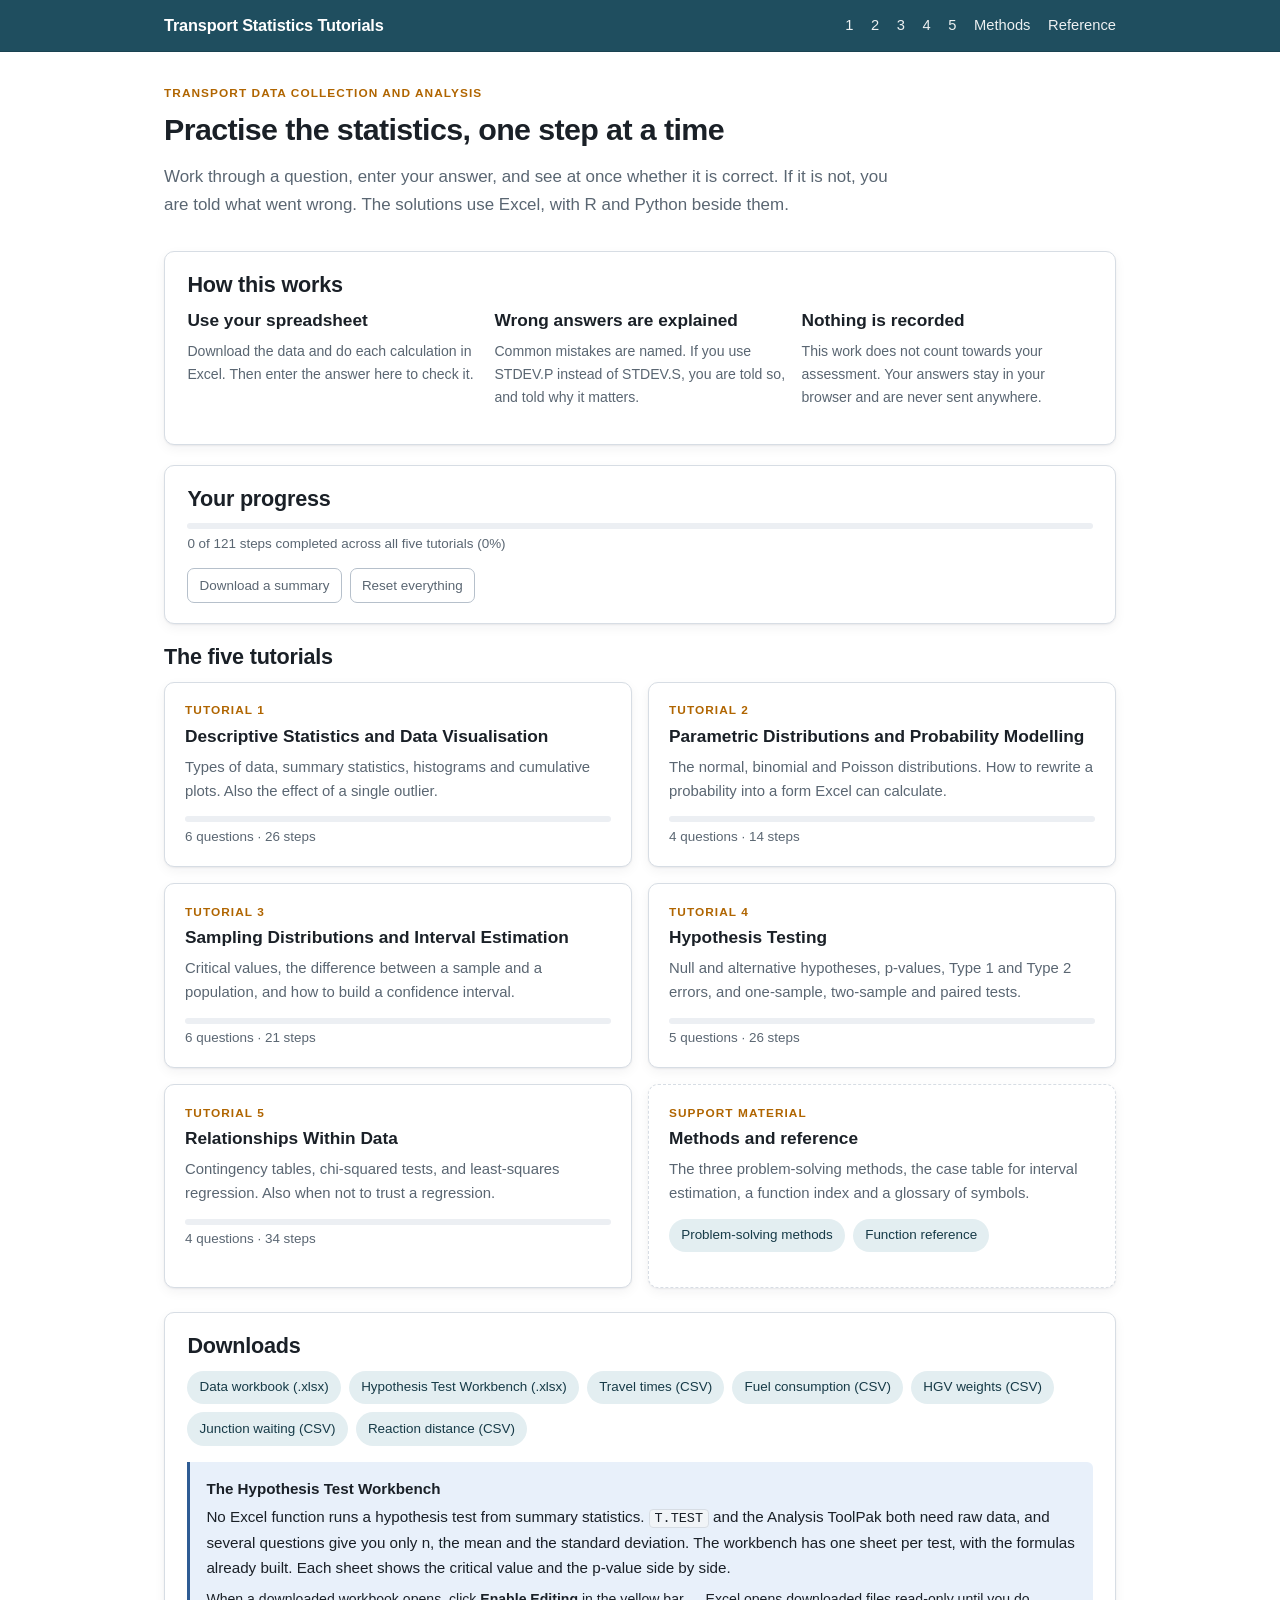
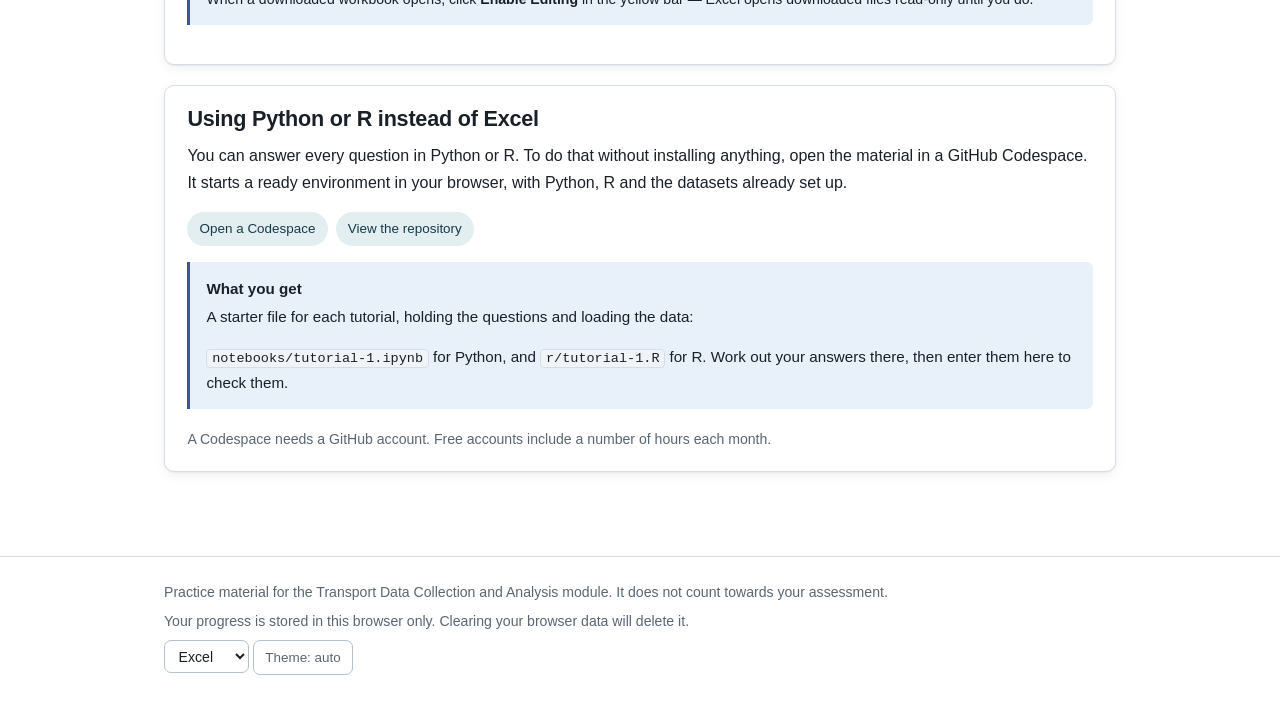
==== commit 33a81eed: "Add a Codespace for the Python and R routes Students who prefer Python or R can now open a Codespace" ====
--- a/index.html
+++ b/index.html
@@ -165,6 +165,32 @@
       </div>
     </div>
 
+    <div class="card">
+      <h2>Using Python or R instead of Excel</h2>
+      <p>
+        You can answer every question in Python or R. To do that without
+        installing anything, open the material in a GitHub Codespace. It starts
+        a ready environment in your browser, with Python, R and the datasets
+        already set up.
+      </p>
+      <div class="chiplist">
+        <a class="chip" href="https://codespaces.new/chris-r-uol/stats_learning">Open a Codespace</a>
+        <a class="chip" href="https://github.com/chris-r-uol/stats_learning">View the repository</a>
+      </div>
+      <div class="note">
+        <span class="note-title">What you get</span>
+        <p>A starter file for each tutorial, holding the questions and loading
+        the data:</p>
+        <p style="margin-bottom:0"><code>notebooks/tutorial-1.ipynb</code> for
+        Python, and <code>r/tutorial-1.R</code> for R. Work out your answers
+        there, then enter them here to check them.</p>
+      </div>
+      <p class="small muted" style="margin-bottom:0">
+        A Codespace needs a GitHub account. Free accounts include a number of
+        hours each month.
+      </p>
+    </div>
+
   </div>
 </main>
 
